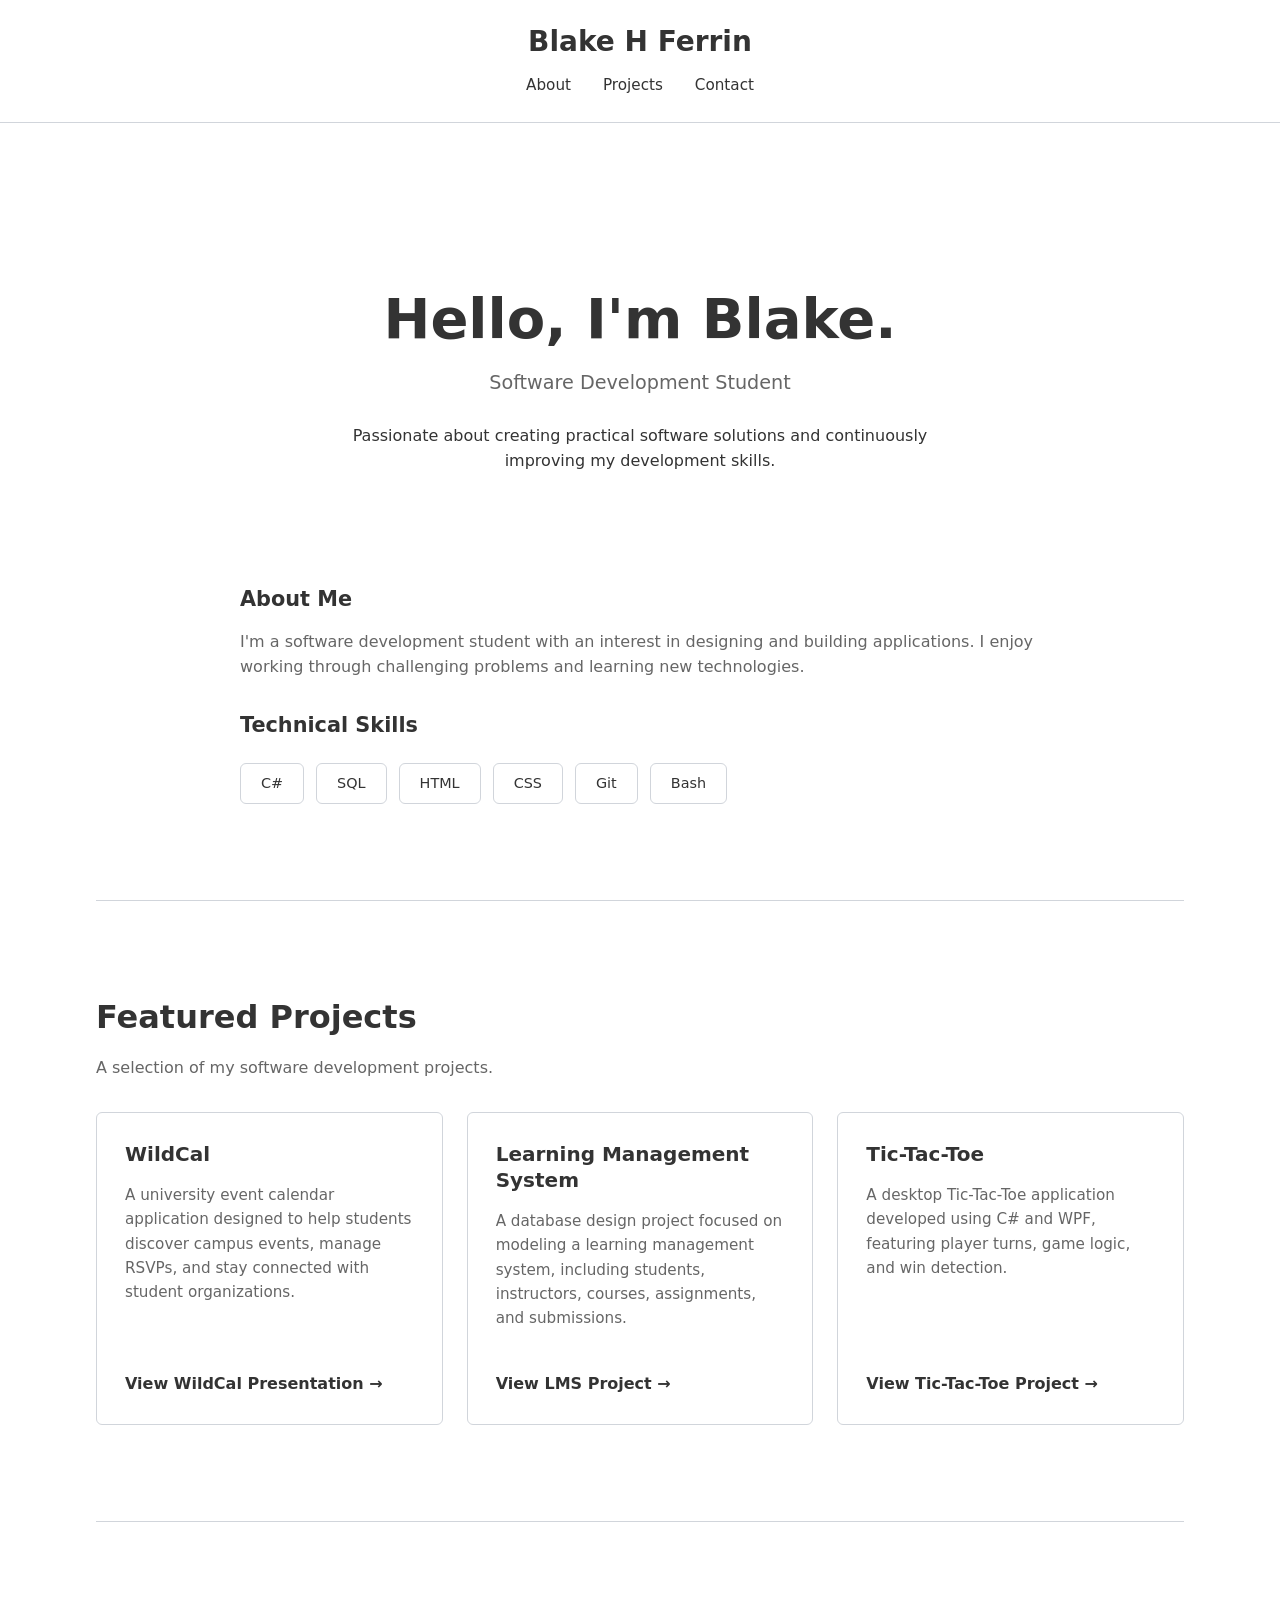
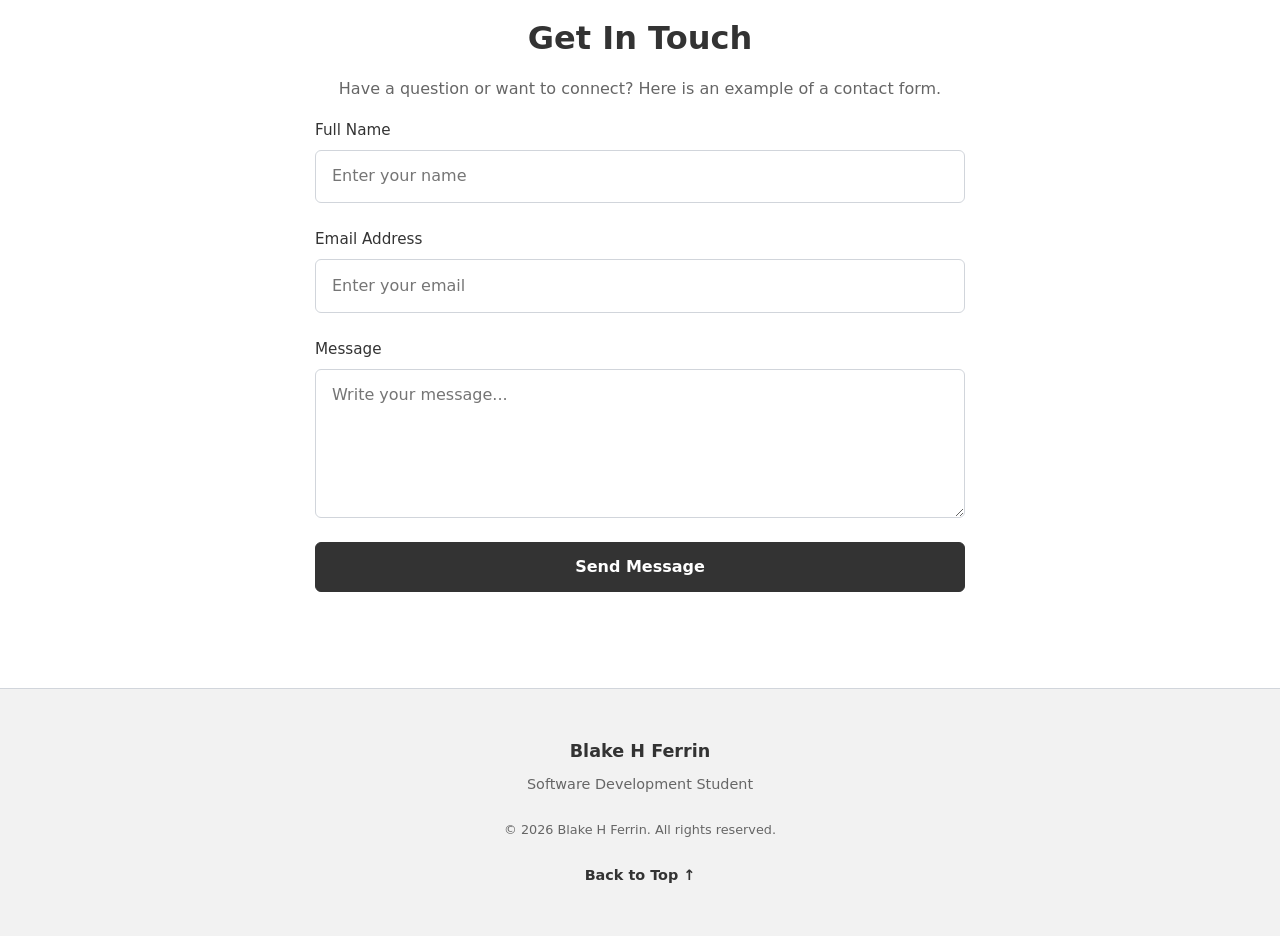
==== index.html @ d7c6d257 "sdfadfsd" ====
<!DOCTYPE html>
<html lang="en">

<head>
    <!-- Character Encoding -->
    <meta charset="UTF-8">

    <!-- Responsive Viewport -->
    <meta name="viewport" content="width=device-width, initial-scale=1.0">

    <!-- Website Description -->
    <meta name="description" content="The professional portfolio of Blake H Ferrin, showcasing software development skills and projects.">

    <!-- Browser Tab Title -->
    <title>Blake H Ferrin | Portfolio</title>

    <!-- External CSS -->
    <link rel="stylesheet" href="styles.css">
</head>

<body>

    <!-- ============================= -->
    <!-- HEADER AND NAVIGATION         -->
    <!-- ============================= -->

    <header id="home">

        <h1>Blake H Ferrin</h1>

        <nav aria-label="Main Navigation">
            <ul>
                <li><a href="#about">About</a></li>
                <li><a href="#projects">Projects</a></li>
                <li><a href="#contact">Contact</a></li>
            </ul>
        </nav>

    </header>


    <!-- ============================= -->
    <!-- MAIN WEBSITE CONTENT          -->
    <!-- ============================= -->

    <main>

        <!-- ABOUT ME SECTION -->
        <section id="about">

            <div class="intro">

                <h2>Hello, I'm Blake.</h2>

                <p class="subtitle">
                    Software Development Student
                </p>

                <p>
                    Passionate about creating practical software
                    solutions and continuously improving my
                    development skills.
                </p>

            </div>

            <div class="about-content">

                <h3>About Me</h3>

                <p>
                    I'm a software development student with an
                    interest in designing and building applications.
                    I enjoy working through challenging problems
                    and learning new technologies.
                </p>

                <h3>Technical Skills</h3>

                <ul class="skills-list">
                    <li>C#</li>
                    <li>SQL</li>
                    <li>HTML</li>
                    <li>CSS</li>
                    <li>Git</li>
                    <li>Bash</li>
                </ul>

            </div>

        </section>


        
<!-- PROJECTS SECTION -->
<section id="projects">

    <h2>Featured Projects</h2>

    <p>
        A selection of my software development projects.
    </p>

    <!-- Project Card Container -->
    <div class="projects-grid">

        <!-- Project 1: WildCal -->
        <article class="project-card">

            <h3>WildCal</h3>

            <p>
                A university event calendar application
                designed to help students discover campus
                events, manage RSVPs, and stay connected
                with student organizations.
            </p>

            <a
                href="https://docs.google.com/presentation/d/1jkVYYge8tTpAKeSRqUSjW0Hd4IC0EcSuFHASi-RGxNs/edit?usp=sharing"
                class="project-link"
                target="_blank"
                rel="noopener noreferrer"
            >
                View WildCal Presentation &rarr;
            </a>

        </article>


        <!-- Project 2: Learning Management System -->
        <article class="project-card">

            <h3>Learning Management System</h3>

            <p>
                A database design project focused on
                modeling a learning management system,
                including students, instructors, courses,
                assignments, and submissions.
            </p>

            <a
                href="https://drive.google.com/file/d/1zM7Cbzs8z8IpdPavsQqTDVSz9qPGHDx4/view?usp=sharing"
                class="project-link"
                target="_blank"
                rel="noopener noreferrer"
            >
                View LMS Project &rarr;
            </a>

        </article>


        <!-- Project 3: Tic-Tac-Toe -->
        <article class="project-card">

            <h3>Tic-Tac-Toe</h3>

            <p>
                A desktop Tic-Tac-Toe application
                developed using C# and WPF, featuring
                player turns, game logic, and win detection.
            </p>

            <a
                href="https://drive.google.com/file/d/1B2dDwK8W0wCoeZ0gx4TiZYSpLil5rQih/view?usp=sharing"
                class="project-link"
                target="_blank"
                rel="noopener noreferrer"
            >
                View Tic-Tac-Toe Project &rarr;
            </a>

        </article>

    </div>

</section>



        <!-- CONTACT SECTION -->
        <section id="contact">

            <h2>Get In Touch</h2>

            <p>
                Have a question or want to connect?
                Here is an example of a contact form.
            </p>

        

            <!-- Demonstration Contact Form -->
            <form class="contact-form" onsubmit="return false;">

                <!-- Full Name -->
                <div class="form-group">

                    <label for="full-name">Full Name</label>

                    <input
                        type="text"
                        id="full-name"
                        name="full-name"
                        placeholder="Enter your name"
                        autocomplete="name"
                        required
                    >

                </div>


                <!-- Email Address -->
                <div class="form-group">

                    <label for="email">Email Address</label>

                    <input
                        type="email"
                        id="email"
                        name="email"
                        placeholder="Enter your email"
                        autocomplete="email"
                        required
                    >

                </div>


                <!-- Message -->
                <div class="form-group">

                    <label for="message">Message</label>

                    <textarea
                        id="message"
                        name="message"
                        rows="5"
                        placeholder="Write your message..."
                        required
                    ></textarea>

                </div>


                <!-- Submit Button -->
                <input
                    type="submit"
                    value="Send Message"
                >

            </form>

        </section>

    </main>


    <!-- ============================= -->
    <!-- FOOTER                        -->
    <!-- ============================= -->

    <footer>

        <p class="footer-name">
            Blake H Ferrin
        </p>

        <p>
            Software Development Student
        </p>

        <p class="copyright">
            &copy; 2026 Blake H Ferrin.
            All rights reserved.
        </p>

        <a href="#home" class="back-to-top">
            Back to Top &uarr;
        </a>

    </footer>

</body>
</html>
---- styles.css ----
/* ==========================================
   BLAKE H FERRIN - PORTFOLIO STYLESHEET
   Modern Minimalist Design
   ========================================== */


/* ==========================================
   1. UNIVERSAL RESET
   ========================================== */

* {
    box-sizing: border-box;
    margin: 0;
    padding: 0;
}


/* ==========================================
   2. CSS VARIABLES
   ========================================== */

:root {
    --color-white: #FFFFFF;
    --color-light: #F2F2F2;
    --color-dark: #333333;
    --color-gray: #666666;
    --color-border: #D1D5DB;
    --color-accent: #9CA3AF;

    --font-main: system-ui, -apple-system,
                 BlinkMacSystemFont, "Segoe UI",
                 sans-serif;

    --max-width: 1100px;
    --border-radius: 6px;
}


/* ==========================================
   3. GLOBAL STYLING
   ========================================== */

html {
    scroll-behavior: smooth;
    scroll-padding-top: 8rem;
}

body {
    font-family: var(--font-main);
    font-size: 1rem;
    line-height: 1.6;

    background-color: var(--color-white);
    color: var(--color-dark);
}

main {
    width: 90%;
    max-width: var(--max-width);
    margin: 0 auto;
}

section {
    padding: 4rem 0;
}

h1, h2, h3 {
    line-height: 1.3;
}

h2 {
    font-size: 2rem;
    margin-bottom: 1rem;
}

h3 {
    font-size: 1.3rem;
    margin-bottom: 1rem;
}

p {
    margin-bottom: 1rem;
}

a {
    color: inherit;
    text-decoration: none;
    transition: color 0.2s ease;
}

a:hover {
    color: var(--color-gray);
}

a:focus-visible {
    outline: 2px solid var(--color-dark);
    outline-offset: 4px;
}


/* ==========================================
   4. HEADER AND STICKY NAVIGATION
   ========================================== */

header {
    position: sticky;
    top: 0;
    z-index: 100;

    background-color: var(--color-white);
    border-bottom: 1px solid var(--color-border);

    padding: 1.25rem 1rem;
    text-align: center;
}

header h1 {
    font-size: 1.5rem;
    font-weight: 600;
    margin-bottom: 0.75rem;
}

nav ul {
    display: flex;
    justify-content: center;
    flex-wrap: wrap;
    gap: 1.5rem;

    list-style: none;
}

nav a {
    font-size: 0.95rem;
    font-weight: 500;
}

nav a:hover {
    color: var(--color-gray);
    text-decoration: underline;
    text-underline-offset: 5px;
}


/* ==========================================
   5. ABOUT SECTION
   ========================================== */

#about {
    border-bottom: 1px solid var(--color-border);
}

/* Centered Introduction */

.intro {
    text-align: center;
    padding: 3rem 0 4rem;

    max-width: 750px;
    margin: 0 auto;
}

.intro h2 {
    font-size: 2.5rem;
    font-weight: 650;
    margin-bottom: 0.75rem;
}

.subtitle {
    font-size: 1.2rem;
    font-weight: 500;
    color: var(--color-gray);
    margin-bottom: 1.5rem;
}

.intro p:last-child {
    max-width: 600px;
    margin: 0 auto;
}

/* Biography and Skills */

.about-content {
    max-width: 800px;
    margin: 0 auto;
}

.about-content h3 {
    margin-top: 2rem;
}

.about-content p {
    color: var(--color-gray);
}

/* Outlined Skill Badges */

.skills-list {
    display: flex;
    flex-wrap: wrap;
    gap: 0.75rem;

    list-style: none;
    margin-top: 1.5rem;
}

.skills-list li {
    background-color: var(--color-white);
    border: 1px solid var(--color-border);
    border-radius: var(--border-radius);

    padding: 0.5rem 1.25rem;
    font-size: 0.9rem;
    font-weight: 500;
}


/* ==========================================
   6. PROJECTS SECTION
   ========================================== */

#projects {
    border-bottom: 1px solid var(--color-border);
}

#projects > p {
    color: var(--color-gray);
    margin-bottom: 2rem;
}

/* Mobile-First Grid */

.projects-grid {
    display: grid;
    grid-template-columns: 1fr;
    gap: 1.5rem;
}

/* Individual Project Cards */

.project-card {
    display: flex;
    flex-direction: column;

    background-color: var(--color-white);
    border: 1px solid var(--color-border);
    border-radius: var(--border-radius);

    padding: 1.75rem;
    min-height: 250px;

    transition: border-color 0.2s ease;
}

/* Selected Hover Style: Border Highlight */

.project-card:hover {
    border-color: var(--color-dark);
}

.project-card h3 {
    font-size: 1.25rem;
    margin-bottom: 1rem;
}

.project-card p {
    font-size: 0.95rem;
    color: var(--color-gray);
}

.project-status {
    margin-top: auto;
    padding-top: 1.5rem;

    font-size: 0.85rem !important;
    font-style: italic;
}

/* Styling for Future Project Links */

.project-link {
    margin-top: auto;
    padding-top: 1.5rem;
    font-weight: 600;
    align-self: flex-start;
}

.project-link:hover {
    text-decoration: underline;
}


/* ==========================================
   7. CONTACT SECTION
   ========================================== */

#contact {
    max-width: 650px;
    margin: 0 auto;
}

#contact h2,
#contact > p {
    text-align: center;
}

#contact > p {
    color: var(--color-gray);
}

/* Demonstration Form Notice */

.form-notice {
    font-size: 0.85rem;
    font-style: italic;

    background-color: var(--color-light);
    border-radius: var(--border-radius);

    padding: 0.75rem;
    margin: 1.5rem 0 2rem;
}

/* Form Layout */

.contact-form {
    display: flex;
    flex-direction: column;
    gap: 1.5rem;
}

.form-group {
    display: flex;
    flex-direction: column;
    gap: 0.5rem;
}

.form-group label {
    font-size: 0.95rem;
    font-weight: 500;
}

/* Text, Email and Message Fields */

.form-group input,
.form-group textarea {
    width: 100%;
    padding: 0.85rem 1rem;

    font-family: inherit;
    font-size: 1rem;
    line-height: 1.5;

    color: var(--color-dark);
    background-color: var(--color-white);

    border: 1px solid var(--color-border);
    border-radius: var(--border-radius);
}

/* Focus Pseudo-Class */

.form-group input:focus,
.form-group textarea:focus {
    border-color: var(--color-dark);
    outline: 2px solid var(--color-accent);
    outline-offset: 2px;
}

.form-group textarea {
    resize: vertical;
    min-height: 120px;
}

/* Attribute Selector: Submit Button */

input[type="submit"] {
    background-color: var(--color-dark);
    color: var(--color-white);

    border: 1px solid var(--color-dark);
    border-radius: var(--border-radius);

    padding: 0.9rem 1.5rem;

    font-family: inherit;
    font-size: 1rem;
    font-weight: 600;

    cursor: pointer;
    transition: background-color 0.2s ease;
}

input[type="submit"]:hover {
    background-color: #555555;
}

input[type="submit"]:focus-visible {
    outline: 2px solid var(--color-accent);
    outline-offset: 3px;
}


/* ==========================================
   8. FOOTER
   ========================================== */

footer {
    background-color: var(--color-light);
    border-top: 1px solid var(--color-border);

    padding: 3rem 1rem;
    text-align: center;
}

footer p {
    font-size: 0.9rem;
    color: var(--color-gray);
    margin-bottom: 0.5rem;
}

.footer-name {
    font-size: 1.1rem;
    font-weight: 600;
    color: var(--color-dark);
}

.copyright {
    margin-top: 1.5rem;
    font-size: 0.8rem;
}

.back-to-top {
    display: inline-block;
    margin-top: 1rem;

    font-size: 0.9rem;
    font-weight: 600;
}

.back-to-top:hover {
    text-decoration: underline;
}


/* ==========================================
   9. TABLET RESPONSIVE DESIGN
   Minimum Width: 600px
   ========================================== */

@media (min-width: 600px) {

    section {
        padding: 5rem 0;
    }

    .intro h2 {
        font-size: 3rem;
    }

    .projects-grid {
        grid-template-columns: repeat(2, 1fr);
    }

    header h1 {
        font-size: 1.75rem;
    }

    nav ul {
        gap: 2rem;
    }

}


/* ==========================================
   10. DESKTOP RESPONSIVE DESIGN
   Minimum Width: 900px
   ========================================== */

@media (min-width: 900px) {

    main {
        width: 85%;
    }

    section {
        padding: 6rem 0;
    }

    .intro {
        padding: 4rem 0 5rem;
    }

    .intro h2 {
        font-size: 3.5rem;
    }

    .projects-grid {
        grid-template-columns: repeat(3, 1fr);
    }

    .project-card {
        min-height: 300px;
    }

    header {
        padding: 1.5rem;
    }

}


/* ==========================================
   11. REDUCED MOTION ACCESSIBILITY
   ========================================== */

@media (prefers-reduced-motion: reduce) {

    html {
        scroll-behavior: auto;
    }

    *,
    *::before,
    *::after {
        transition-duration: 0.01ms !important;
        animation-duration: 0.01ms !important;
    }

}
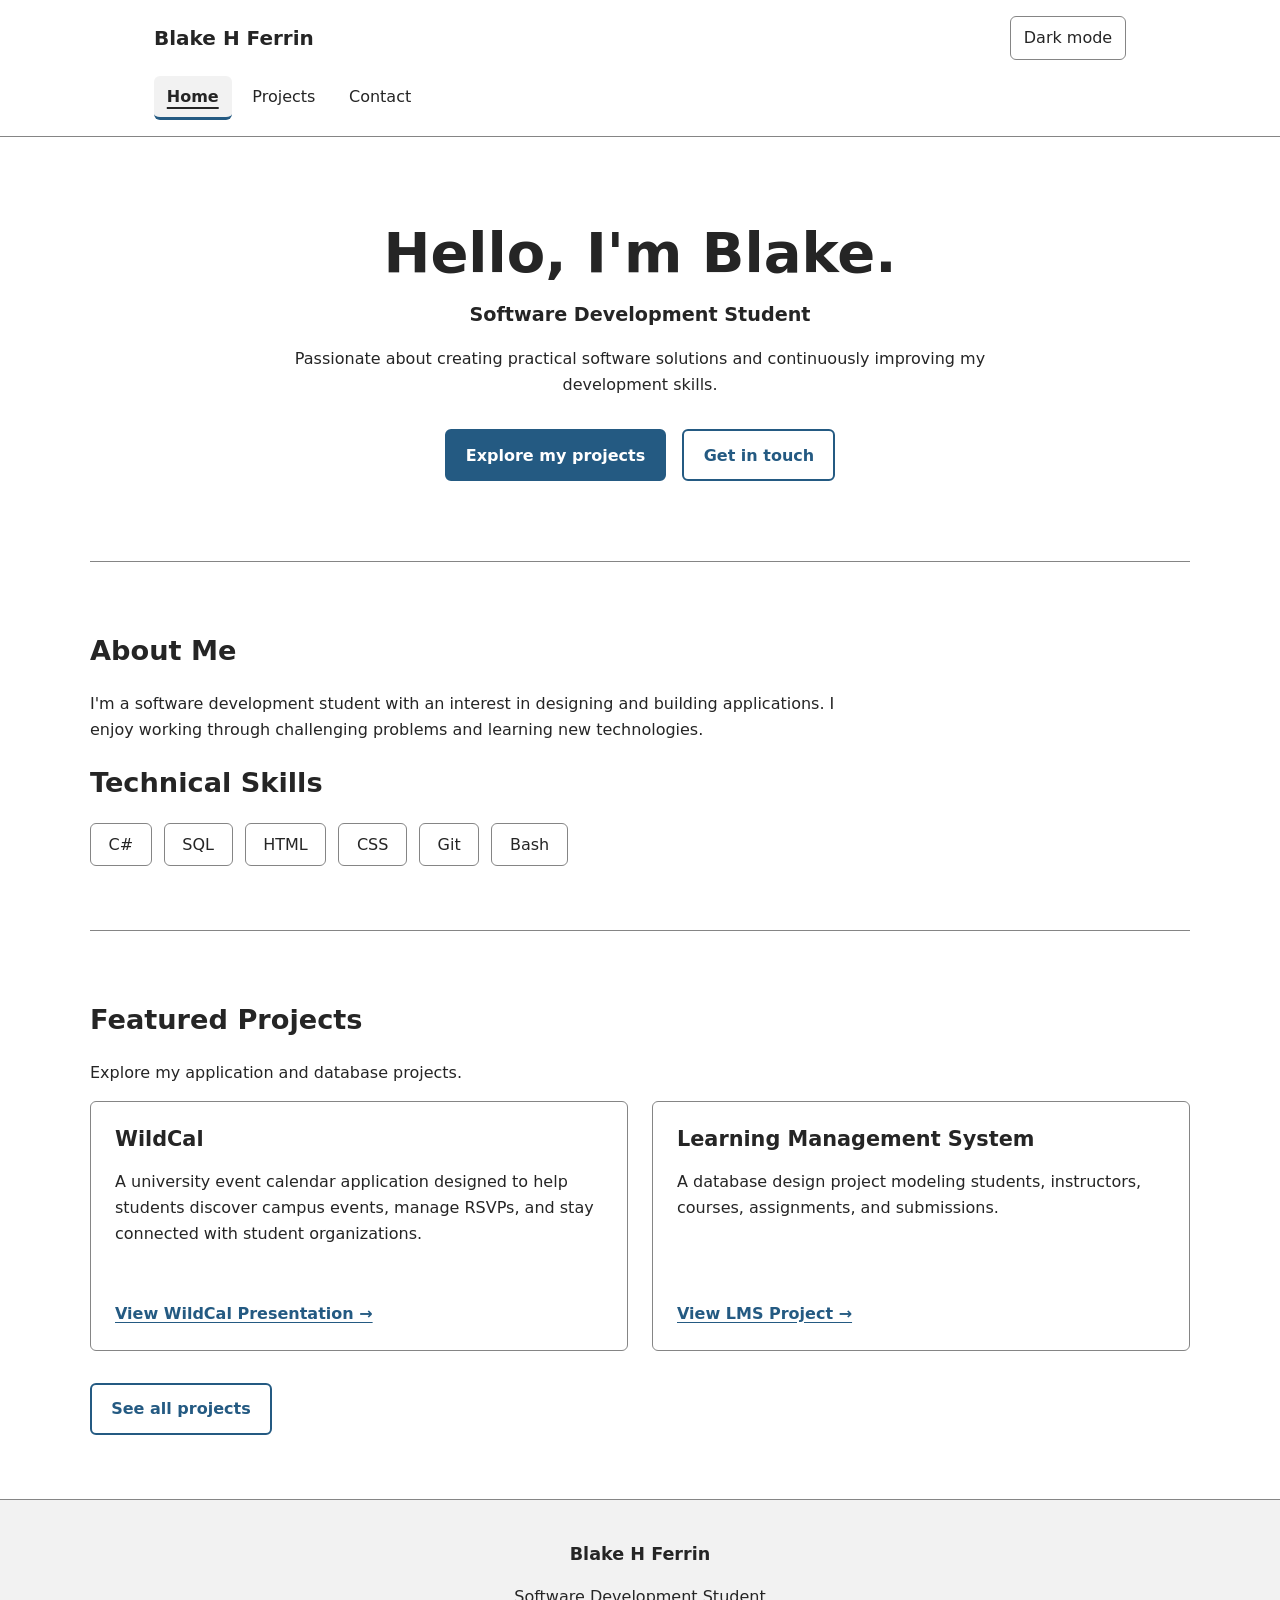
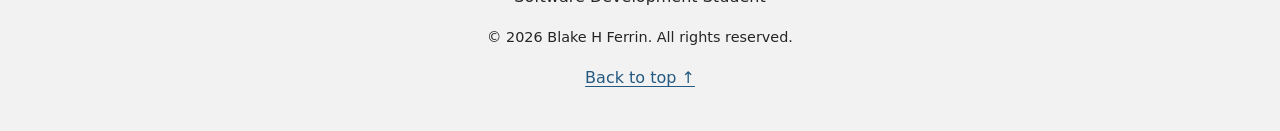
==== commit 7537f8f7: "safdfad" ====
--- a/index.html
+++ b/index.html
@@ -1,288 +1,27 @@
-
 <!DOCTYPE html>
 <html lang="en">
-
 <head>
-    <!-- Character Encoding -->
-    <meta charset="UTF-8">
-
-    <!-- Responsive Viewport -->
-    <meta name="viewport" content="width=device-width, initial-scale=1.0">
-
-    <!-- Website Description -->
-    <meta name="description" content="The professional portfolio of Blake H Ferrin, showcasing software development skills and projects.">
-
-    <!-- Browser Tab Title -->
-    <title>Blake H Ferrin | Portfolio</title>
-
-    <!-- External CSS -->
-    <link rel="stylesheet" href="styles.css">
+  <meta charset="UTF-8">
+  <meta name="viewport" content="width=device-width, initial-scale=1.0">
+  <meta name="description" content="Blake H Ferrin software development portfolio — Home.">
+  <title>Home | Blake H Ferrin</title>
+  <link rel="stylesheet" href="styles.css">
+  <script>try { if (localStorage.getItem('portfolio-theme') === 'dark') document.documentElement.classList.add('dark'); } catch (e) { /* Storage may be unavailable. */ }</script>
 </head>
-
-<body>
-
-    <!-- ============================= -->
-    <!-- HEADER AND NAVIGATION         -->
-    <!-- ============================= -->
-
-    <header id="home">
-
-        <h1>Blake H Ferrin</h1>
-
-        <nav aria-label="Main Navigation">
-            <ul>
-                <li><a href="#about">About</a></li>
-                <li><a href="#projects">Projects</a></li>
-                <li><a href="#contact">Contact</a></li>
-            </ul>
-        </nav>
-
-    </header>
-
-
-    <!-- ============================= -->
-    <!-- MAIN WEBSITE CONTENT          -->
-    <!-- ============================= -->
-
-    <main>
-
-        <!-- ABOUT ME SECTION -->
-        <section id="about">
-
-            <div class="intro">
-
-                <h2>Hello, I'm Blake.</h2>
-
-                <p class="subtitle">
-                    Software Development Student
-                </p>
-
-                <p>
-                    Passionate about creating practical software
-                    solutions and continuously improving my
-                    development skills.
-                </p>
-
-            </div>
-
-            <div class="about-content">
-
-                <h3>About Me</h3>
-
-                <p>
-                    I'm a software development student with an
-                    interest in designing and building applications.
-                    I enjoy working through challenging problems
-                    and learning new technologies.
-                </p>
-
-                <h3>Technical Skills</h3>
-
-                <ul class="skills-list">
-                    <li>C#</li>
-                    <li>SQL</li>
-                    <li>HTML</li>
-                    <li>CSS</li>
-                    <li>Git</li>
-                    <li>Bash</li>
-                </ul>
-
-            </div>
-
-        </section>
-
-
-        
-<!-- PROJECTS SECTION -->
-<section id="projects">
-
-    <h2>Featured Projects</h2>
-
-    <p>
-        A selection of my software development projects.
-    </p>
-
-    <!-- Project Card Container -->
-    <div class="projects-grid">
-
-        <!-- Project 1: WildCal -->
-        <article class="project-card">
-
-            <h3>WildCal</h3>
-
-            <p>
-                A university event calendar application
-                designed to help students discover campus
-                events, manage RSVPs, and stay connected
-                with student organizations.
-            </p>
-
-            <a
-                href="https://docs.google.com/presentation/d/1jkVYYge8tTpAKeSRqUSjW0Hd4IC0EcSuFHASi-RGxNs/edit?usp=sharing"
-                class="project-link"
-                target="_blank"
-                rel="noopener noreferrer"
-            >
-                View WildCal Presentation &rarr;
-            </a>
-
-        </article>
-
-
-        <!-- Project 2: Learning Management System -->
-        <article class="project-card">
-
-            <h3>Learning Management System</h3>
-
-            <p>
-                A database design project focused on
-                modeling a learning management system,
-                including students, instructors, courses,
-                assignments, and submissions.
-            </p>
-
-            <a
-                href="https://drive.google.com/file/d/1zM7Cbzs8z8IpdPavsQqTDVSz9qPGHDx4/view?usp=sharing"
-                class="project-link"
-                target="_blank"
-                rel="noopener noreferrer"
-            >
-                View LMS Project &rarr;
-            </a>
-
-        </article>
-
-
-        <!-- Project 3: Tic-Tac-Toe -->
-        <article class="project-card">
-
-            <h3>Tic-Tac-Toe</h3>
-
-            <p>
-                A desktop Tic-Tac-Toe application
-                developed using C# and WPF, featuring
-                player turns, game logic, and win detection.
-            </p>
-
-            <a
-                href="https://drive.google.com/file/d/1B2dDwK8W0wCoeZ0gx4TiZYSpLil5rQih/view?usp=sharing"
-                class="project-link"
-                target="_blank"
-                rel="noopener noreferrer"
-            >
-                View Tic-Tac-Toe Project &rarr;
-            </a>
-
-        </article>
-
+<body id="top">
+<a class="skip-link" href="#main-content">Skip to main content</a>
+<header class="site-header">
+  <div class="header-inner">
+    <a class="site-brand" href="index.html">Blake H Ferrin</a>
+    <div class="header-actions">
+      <button class="theme-toggle" type="button" aria-label="Switch to dark mode" aria-pressed="false">Dark mode</button>
+      <button class="menu-toggle" type="button" aria-controls="primary-navigation" aria-expanded="false" aria-label="Open navigation menu">☰ Menu</button>
     </div>
-
-</section>
-
-
-
-        <!-- CONTACT SECTION -->
-        <section id="contact">
-
-            <h2>Get In Touch</h2>
-
-            <p>
-                Have a question or want to connect?
-                Here is an example of a contact form.
-            </p>
-
-        
-
-            <!-- Demonstration Contact Form -->
-            <form class="contact-form" onsubmit="return false;">
-
-                <!-- Full Name -->
-                <div class="form-group">
-
-                    <label for="full-name">Full Name</label>
-
-                    <input
-                        type="text"
-                        id="full-name"
-                        name="full-name"
-                        placeholder="Enter your name"
-                        autocomplete="name"
-                        required
-                    >
-
-                </div>
-
-
-                <!-- Email Address -->
-                <div class="form-group">
-
-                    <label for="email">Email Address</label>
-
-                    <input
-                        type="email"
-                        id="email"
-                        name="email"
-                        placeholder="Enter your email"
-                        autocomplete="email"
-                        required
-                    >
-
-                </div>
-
-
-                <!-- Message -->
-                <div class="form-group">
-
-                    <label for="message">Message</label>
-
-                    <textarea
-                        id="message"
-                        name="message"
-                        rows="5"
-                        placeholder="Write your message..."
-                        required
-                    ></textarea>
-
-                </div>
-
-
-                <!-- Submit Button -->
-                <input
-                    type="submit"
-                    value="Send Message"
-                >
-
-            </form>
-
-        </section>
-
-    </main>
-
-
-    <!-- ============================= -->
-    <!-- FOOTER                        -->
-    <!-- ============================= -->
-
-    <footer>
-
-        <p class="footer-name">
-            Blake H Ferrin
-        </p>
-
-        <p>
-            Software Development Student
-        </p>
-
-        <p class="copyright">
-            &copy; 2026 Blake H Ferrin.
-            All rights reserved.
-        </p>
-
-        <a href="#home" class="back-to-top">
-            Back to Top &uarr;
-        </a>
-
-    </footer>
-
+    <nav id="primary-navigation" class="site-nav" aria-label="Main navigation"><ul><li><a href="index.html" class="active" aria-current="page">Home</a></li><li><a href="projects.html">Projects</a></li><li><a href="contact.html">Contact</a></li></ul></nav>
+  </div>
+</header>
+<main id="main-content"><section class="intro" aria-labelledby="intro-heading"><h1 id="intro-heading">Hello, I'm Blake.</h1><p class="subtitle">Software Development Student</p><p>Passionate about creating practical software solutions and continuously improving my development skills.</p><div class="intro-actions"><a class="button" href="projects.html">Explore my projects</a><a class="button button--outline" href="contact.html">Get in touch</a></div></section><section class="content-section" aria-labelledby="about-heading"><h2 id="about-heading">About Me</h2><p>I'm a software development student with an interest in designing and building applications. I enjoy working through challenging problems and learning new technologies.</p><h2>Technical Skills</h2><ul class="skills-list"><li>C#</li><li>SQL</li><li>HTML</li><li>CSS</li><li>Git</li><li>Bash</li></ul></section><section class="content-section" aria-labelledby="featured-heading"><h2 id="featured-heading">Featured Projects</h2><p>Explore my application and database projects.</p><div class="projects-grid"><article class="project-card"><h3>WildCal</h3><p>A university event calendar application designed to help students discover campus events, manage RSVPs, and stay connected with student organizations.</p><a class="project-link" href="https://docs.google.com/presentation/d/1jkVYYge8tTpAKeSRqUSjW0Hd4IC0EcSuFHASi-RGxNs/edit?usp=sharing">View WildCal Presentation →</a></article><article class="project-card"><h3>Learning Management System</h3><p>A database design project modeling students, instructors, courses, assignments, and submissions.</p><a class="project-link" href="https://drive.google.com/file/d/1zM7Cbzs8z8IpdPavsQqTDVSz9qPGHDx4/view?usp=sharing">View LMS Project →</a></article></div><p class="section-action"><a class="button button--outline" href="projects.html">See all projects</a></p></section></main>
+<footer class="site-footer"><p class="footer-name">Blake H Ferrin</p><p>Software Development Student</p><p class="copyright">© 2026 Blake H Ferrin. All rights reserved.</p><a class="back-to-top" href="#top">Back to top ↑</a></footer>
+<script src="app.js"></script>
 </body>
 </html>
--- a/styles.css
+++ b/styles.css
@@ -1,531 +1,4 @@
-
-/* ==========================================
-   BLAKE H FERRIN - PORTFOLIO STYLESHEET
-   Modern Minimalist Design
-   ========================================== */
-
-
-/* ==========================================
-   1. UNIVERSAL RESET
-   ========================================== */
-
-* {
-    box-sizing: border-box;
-    margin: 0;
-    padding: 0;
-}
-
-
-/* ==========================================
-   2. CSS VARIABLES
-   ========================================== */
-
-:root {
-    --color-white: #FFFFFF;
-    --color-light: #F2F2F2;
-    --color-dark: #333333;
-    --color-gray: #666666;
-    --color-border: #D1D5DB;
-    --color-accent: #9CA3AF;
-
-    --font-main: system-ui, -apple-system,
-                 BlinkMacSystemFont, "Segoe UI",
-                 sans-serif;
-
-    --max-width: 1100px;
-    --border-radius: 6px;
-}
-
-
-/* ==========================================
-   3. GLOBAL STYLING
-   ========================================== */
-
-html {
-    scroll-behavior: smooth;
-    scroll-padding-top: 8rem;
-}
-
-body {
-    font-family: var(--font-main);
-    font-size: 1rem;
-    line-height: 1.6;
-
-    background-color: var(--color-white);
-    color: var(--color-dark);
-}
-
-main {
-    width: 90%;
-    max-width: var(--max-width);
-    margin: 0 auto;
-}
-
-section {
-    padding: 4rem 0;
-}
-
-h1, h2, h3 {
-    line-height: 1.3;
-}
-
-h2 {
-    font-size: 2rem;
-    margin-bottom: 1rem;
-}
-
-h3 {
-    font-size: 1.3rem;
-    margin-bottom: 1rem;
-}
-
-p {
-    margin-bottom: 1rem;
-}
-
-a {
-    color: inherit;
-    text-decoration: none;
-    transition: color 0.2s ease;
-}
-
-a:hover {
-    color: var(--color-gray);
-}
-
-a:focus-visible {
-    outline: 2px solid var(--color-dark);
-    outline-offset: 4px;
-}
-
-
-/* ==========================================
-   4. HEADER AND STICKY NAVIGATION
-   ========================================== */
-
-header {
-    position: sticky;
-    top: 0;
-    z-index: 100;
-
-    background-color: var(--color-white);
-    border-bottom: 1px solid var(--color-border);
-
-    padding: 1.25rem 1rem;
-    text-align: center;
-}
-
-header h1 {
-    font-size: 1.5rem;
-    font-weight: 600;
-    margin-bottom: 0.75rem;
-}
-
-nav ul {
-    display: flex;
-    justify-content: center;
-    flex-wrap: wrap;
-    gap: 1.5rem;
-
-    list-style: none;
-}
-
-nav a {
-    font-size: 0.95rem;
-    font-weight: 500;
-}
-
-nav a:hover {
-    color: var(--color-gray);
-    text-decoration: underline;
-    text-underline-offset: 5px;
-}
-
-
-/* ==========================================
-   5. ABOUT SECTION
-   ========================================== */
-
-#about {
-    border-bottom: 1px solid var(--color-border);
-}
-
-/* Centered Introduction */
-
-.intro {
-    text-align: center;
-    padding: 3rem 0 4rem;
-
-    max-width: 750px;
-    margin: 0 auto;
-}
-
-.intro h2 {
-    font-size: 2.5rem;
-    font-weight: 650;
-    margin-bottom: 0.75rem;
-}
-
-.subtitle {
-    font-size: 1.2rem;
-    font-weight: 500;
-    color: var(--color-gray);
-    margin-bottom: 1.5rem;
-}
-
-.intro p:last-child {
-    max-width: 600px;
-    margin: 0 auto;
-}
-
-/* Biography and Skills */
-
-.about-content {
-    max-width: 800px;
-    margin: 0 auto;
-}
-
-.about-content h3 {
-    margin-top: 2rem;
-}
-
-.about-content p {
-    color: var(--color-gray);
-}
-
-/* Outlined Skill Badges */
-
-.skills-list {
-    display: flex;
-    flex-wrap: wrap;
-    gap: 0.75rem;
-
-    list-style: none;
-    margin-top: 1.5rem;
-}
-
-.skills-list li {
-    background-color: var(--color-white);
-    border: 1px solid var(--color-border);
-    border-radius: var(--border-radius);
-
-    padding: 0.5rem 1.25rem;
-    font-size: 0.9rem;
-    font-weight: 500;
-}
-
-
-/* ==========================================
-   6. PROJECTS SECTION
-   ========================================== */
-
-#projects {
-    border-bottom: 1px solid var(--color-border);
-}
-
-#projects > p {
-    color: var(--color-gray);
-    margin-bottom: 2rem;
-}
-
-/* Mobile-First Grid */
-
-.projects-grid {
-    display: grid;
-    grid-template-columns: 1fr;
-    gap: 1.5rem;
-}
-
-/* Individual Project Cards */
-
-.project-card {
-    display: flex;
-    flex-direction: column;
-
-    background-color: var(--color-white);
-    border: 1px solid var(--color-border);
-    border-radius: var(--border-radius);
-
-    padding: 1.75rem;
-    min-height: 250px;
-
-    transition: border-color 0.2s ease;
-}
-
-/* Selected Hover Style: Border Highlight */
-
-.project-card:hover {
-    border-color: var(--color-dark);
-}
-
-.project-card h3 {
-    font-size: 1.25rem;
-    margin-bottom: 1rem;
-}
-
-.project-card p {
-    font-size: 0.95rem;
-    color: var(--color-gray);
-}
-
-.project-status {
-    margin-top: auto;
-    padding-top: 1.5rem;
-
-    font-size: 0.85rem !important;
-    font-style: italic;
-}
-
-/* Styling for Future Project Links */
-
-.project-link {
-    margin-top: auto;
-    padding-top: 1.5rem;
-    font-weight: 600;
-    align-self: flex-start;
-}
-
-.project-link:hover {
-    text-decoration: underline;
-}
-
-
-/* ==========================================
-   7. CONTACT SECTION
-   ========================================== */
-
-#contact {
-    max-width: 650px;
-    margin: 0 auto;
-}
-
-#contact h2,
-#contact > p {
-    text-align: center;
-}
-
-#contact > p {
-    color: var(--color-gray);
-}
-
-/* Demonstration Form Notice */
-
-.form-notice {
-    font-size: 0.85rem;
-    font-style: italic;
-
-    background-color: var(--color-light);
-    border-radius: var(--border-radius);
-
-    padding: 0.75rem;
-    margin: 1.5rem 0 2rem;
-}
-
-/* Form Layout */
-
-.contact-form {
-    display: flex;
-    flex-direction: column;
-    gap: 1.5rem;
-}
-
-.form-group {
-    display: flex;
-    flex-direction: column;
-    gap: 0.5rem;
-}
-
-.form-group label {
-    font-size: 0.95rem;
-    font-weight: 500;
-}
-
-/* Text, Email and Message Fields */
-
-.form-group input,
-.form-group textarea {
-    width: 100%;
-    padding: 0.85rem 1rem;
-
-    font-family: inherit;
-    font-size: 1rem;
-    line-height: 1.5;
-
-    color: var(--color-dark);
-    background-color: var(--color-white);
-
-    border: 1px solid var(--color-border);
-    border-radius: var(--border-radius);
-}
-
-/* Focus Pseudo-Class */
-
-.form-group input:focus,
-.form-group textarea:focus {
-    border-color: var(--color-dark);
-    outline: 2px solid var(--color-accent);
-    outline-offset: 2px;
-}
-
-.form-group textarea {
-    resize: vertical;
-    min-height: 120px;
-}
-
-/* Attribute Selector: Submit Button */
-
-input[type="submit"] {
-    background-color: var(--color-dark);
-    color: var(--color-white);
-
-    border: 1px solid var(--color-dark);
-    border-radius: var(--border-radius);
-
-    padding: 0.9rem 1.5rem;
-
-    font-family: inherit;
-    font-size: 1rem;
-    font-weight: 600;
-
-    cursor: pointer;
-    transition: background-color 0.2s ease;
-}
-
-input[type="submit"]:hover {
-    background-color: #555555;
-}
-
-input[type="submit"]:focus-visible {
-    outline: 2px solid var(--color-accent);
-    outline-offset: 3px;
-}
-
-
-/* ==========================================
-   8. FOOTER
-   ========================================== */
-
-footer {
-    background-color: var(--color-light);
-    border-top: 1px solid var(--color-border);
-
-    padding: 3rem 1rem;
-    text-align: center;
-}
-
-footer p {
-    font-size: 0.9rem;
-    color: var(--color-gray);
-    margin-bottom: 0.5rem;
-}
-
-.footer-name {
-    font-size: 1.1rem;
-    font-weight: 600;
-    color: var(--color-dark);
-}
-
-.copyright {
-    margin-top: 1.5rem;
-    font-size: 0.8rem;
-}
-
-.back-to-top {
-    display: inline-block;
-    margin-top: 1rem;
-
-    font-size: 0.9rem;
-    font-weight: 600;
-}
-
-.back-to-top:hover {
-    text-decoration: underline;
-}
-
-
-/* ==========================================
-   9. TABLET RESPONSIVE DESIGN
-   Minimum Width: 600px
-   ========================================== */
-
-@media (min-width: 600px) {
-
-    section {
-        padding: 5rem 0;
-    }
-
-    .intro h2 {
-        font-size: 3rem;
-    }
-
-    .projects-grid {
-        grid-template-columns: repeat(2, 1fr);
-    }
-
-    header h1 {
-        font-size: 1.75rem;
-    }
-
-    nav ul {
-        gap: 2rem;
-    }
-
-}
-
-
-/* ==========================================
-   10. DESKTOP RESPONSIVE DESIGN
-   Minimum Width: 900px
-   ========================================== */
-
-@media (min-width: 900px) {
-
-    main {
-        width: 85%;
-    }
-
-    section {
-        padding: 6rem 0;
-    }
-
-    .intro {
-        padding: 4rem 0 5rem;
-    }
-
-    .intro h2 {
-        font-size: 3.5rem;
-    }
-
-    .projects-grid {
-        grid-template-columns: repeat(3, 1fr);
-    }
-
-    .project-card {
-        min-height: 300px;
-    }
-
-    header {
-        padding: 1.5rem;
-    }
-
-}
-
-
-/* ==========================================
-   11. REDUCED MOTION ACCESSIBILITY
-   ========================================== */
-
-@media (prefers-reduced-motion: reduce) {
-
-    html {
-        scroll-behavior: auto;
-    }
-
-    *,
-    *::before,
-    *::after {
-        transition-duration: 0.01ms !important;
-        animation-duration: 0.01ms !important;
-    }
-
-}
+/* Shared minimalist design system: four core colors plus semantic aliases. */
+:root{--surface:#fff;--surface-muted:#f2f2f2;--ink:#252525;--accent:#245a82;--border:#858585;--error:#a21d25;--focus:#a04d00;--font-main:system-ui,-apple-system,BlinkMacSystemFont,"Segoe UI",sans-serif;--max-width:1100px;--radius:6px;color-scheme:light}
+:root.dark{--surface:#17191c;--surface-muted:#262a2e;--ink:#f5f5f5;--accent:#9fd4ff;--border:#a3a9b0;--error:#ffb4b8;--focus:#ffd27c;color-scheme:dark}
+*{box-sizing:border-box}html{scroll-behavior:smooth}body{margin:0;background:var(--surface);color:var(--ink);font:1rem/1.6 var(--font-main)}a{color:var(--accent);text-underline-offset:3px}a:hover{text-decoration-thickness:2px}button,input,textarea{font:inherit}button{cursor:pointer}a:focus-visible,button:focus-visible,input:focus-visible,textarea:focus-visible{outline:3px solid var(--focus);outline-offset:3px}h1,h2,h3{line-height:1.3}h1{font-size:clamp(2rem,5vw,3.5rem)}h2{font-size:1.7rem}p{margin:0 0 1rem}.skip-link{position:absolute;left:1rem;top:-5rem;background:var(--surface);color:var(--ink);padding:.6rem;z-index:200}.skip-link:focus{top:1rem}.site-header{position:sticky;top:0;z-index:100;background:var(--surface);border-bottom:1px solid var(--border)}.header-inner{max-width:var(--max-width);margin:auto;padding:1rem 5%;display:flex;align-items:center;gap:1rem;flex-wrap:wrap}.site-brand{font-weight:700;font-size:1.25rem;color:var(--ink);text-decoration:none}.header-actions{display:flex;gap:.5rem;margin-left:auto}.theme-toggle,.menu-toggle,.filter-button{background:var(--surface);color:var(--ink);border:1px solid var(--border);border-radius:var(--radius);padding:.5rem .8rem}.theme-toggle:hover,.menu-toggle:hover,.filter-button:hover{background:var(--surface-muted)}.site-nav{width:100%}.site-nav ul{display:flex;gap:.5rem;list-style:none;padding:0;margin:0}.site-nav a{display:block;padding:.5rem .8rem;border-radius:var(--radius);color:var(--ink);text-decoration:none}.site-nav a:hover,.site-nav a.active{background:var(--surface-muted);text-decoration:underline;text-decoration-thickness:2px;text-underline-offset:5px}.site-nav a.active{font-weight:700;border-bottom:3px solid var(--accent)}main{width:90%;max-width:var(--max-width);margin:auto;min-height:60vh}.intro{text-align:center;max-width:760px;margin:auto;padding:5rem 0}.intro h1{margin:0 0 .6rem}.subtitle{font-size:1.2rem;font-weight:600}.intro-actions{display:flex;justify-content:center;gap:1rem;flex-wrap:wrap;margin-top:2rem}.button{display:inline-block;border:2px solid var(--accent);border-radius:var(--radius);padding:.7rem 1.2rem;background:var(--accent);color:var(--surface);font-weight:700;text-decoration:none}.dark .button{color:#17191c}.button:hover{filter:brightness(.88);text-decoration:underline}.button--outline{background:var(--surface);color:var(--accent)}.dark .button--outline{color:var(--accent)}.content-section{padding:3rem 0;border-top:1px solid var(--border)}.content-section>p{max-width:750px}.skills-list{list-style:none;padding:0;display:flex;flex-wrap:wrap;gap:.75rem}.skills-list li{border:1px solid var(--border);border-radius:var(--radius);padding:.5rem 1.1rem}.projects-grid{display:grid;grid-template-columns:repeat(auto-fit,minmax(min(100%,270px),1fr));gap:1.5rem}.project-card{display:flex;flex-direction:column;border:1px solid var(--border);border-radius:var(--radius);padding:1.5rem;min-height:250px}.project-card:hover{border:2px solid var(--accent);padding:calc(1.5rem - 1px)}.project-card h2,.project-card h3{font-size:1.3rem;margin:0 0 1rem}.project-link{margin-top:auto;font-weight:650}.section-action{margin-top:2rem}.filters{display:flex;flex-wrap:wrap;gap:.65rem;margin:1.5rem 0 1rem}.filter-button.active{background:var(--ink);color:var(--surface);font-weight:700;border-color:var(--ink)}.filter-status{font-size:.95rem}.project-card[hidden]{display:none}.contact-section{max-width:650px;margin:auto;border:0}.form-notice{background:var(--surface-muted);padding:1rem;border-radius:var(--radius);border-left:4px solid var(--accent)}.contact-form{display:grid;gap:1.2rem}.form-group{display:grid;gap:.35rem}.form-group label{font-weight:600}.form-group input,.form-group textarea{width:100%;background:var(--surface);color:var(--ink);border:1px solid var(--border);border-radius:var(--radius);padding:.75rem}.form-group textarea{resize:vertical;min-height:120px}.field-error{color:var(--error);font-weight:600;margin:0}.field-error:empty{display:none}[aria-invalid="true"]{border:2px solid var(--error)!important}.contact-form>.button{justify-self:start}.site-footer{text-align:center;background:var(--surface-muted);border-top:1px solid var(--border);padding:2.5rem 1rem}.footer-name{font-size:1.1rem;font-weight:700}.copyright{font-size:.9rem}.menu-toggle{display:none}@media(max-width:600px){.menu-toggle{display:block}.site-nav{display:none}.site-nav.is-open{display:block}.site-nav ul{flex-direction:column}.site-nav a{padding:.75rem}.intro{padding:3rem 0}.content-section{padding:2.5rem 0}}@media(min-width:601px){.site-nav{display:block!important}}@media(prefers-reduced-motion:reduce){html{scroll-behavior:auto}*,*::before,*::after{animation-duration:.01ms!important;transition-duration:.01ms!important}}
